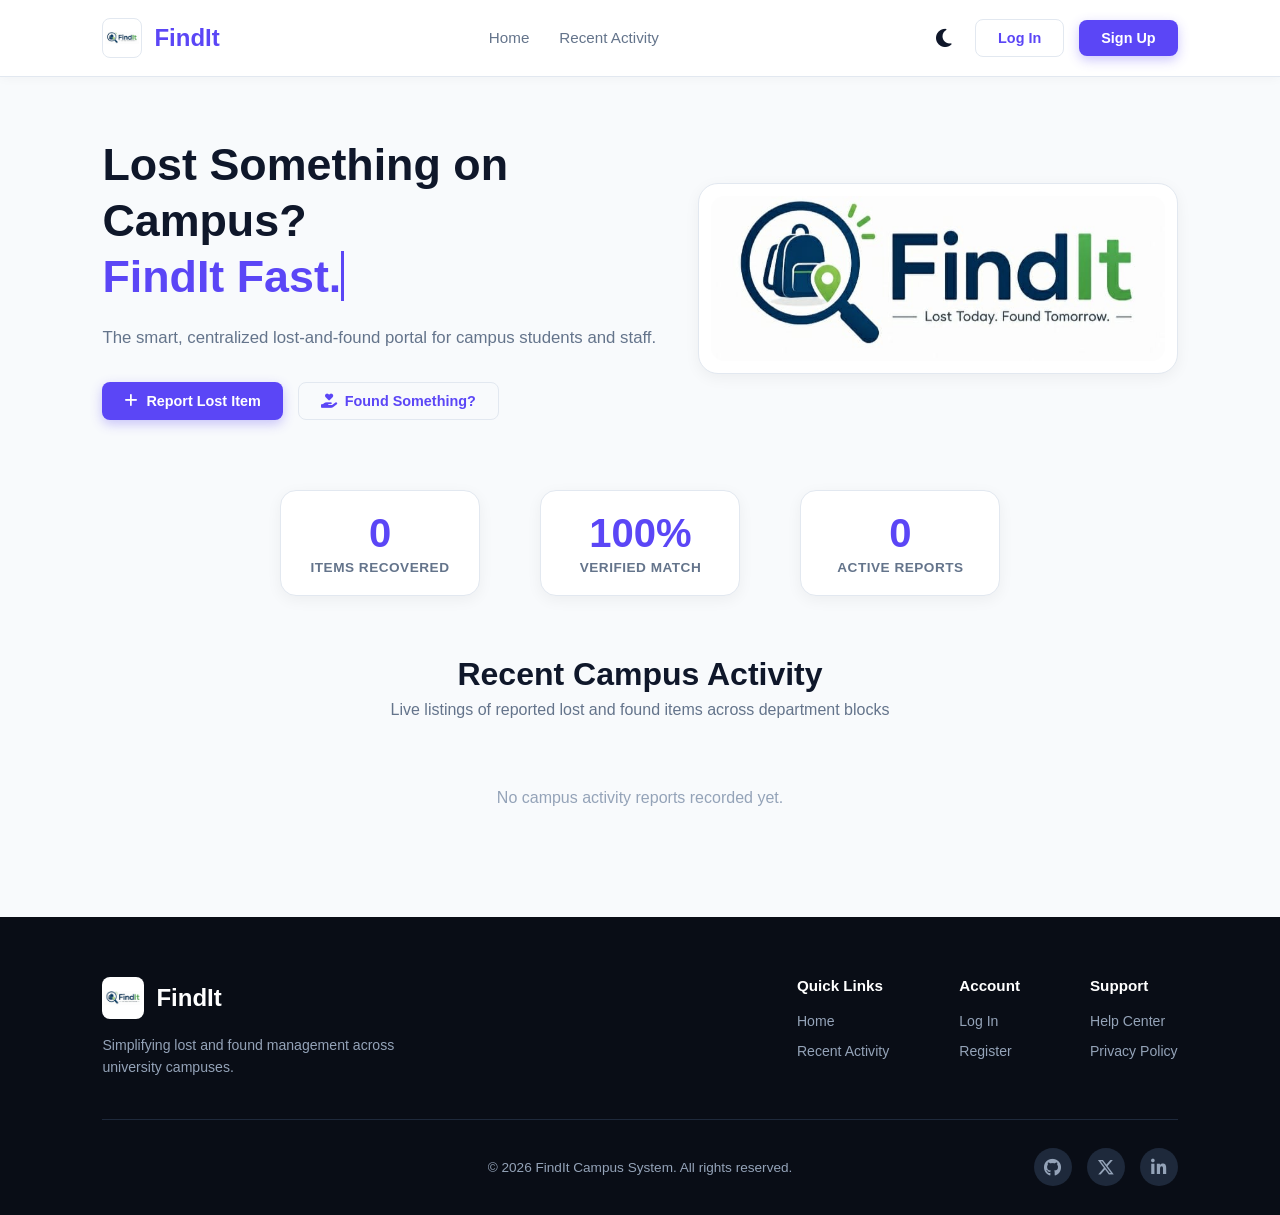
==== index.html @ 319b11a7 "Initialize FindIt campus lost & found portal Add complete FindIt application for campus lost and fou" ====
<!DOCTYPE html>
<html lang="en">
<head>
    <meta charset="UTF-8">
    <meta name="viewport" content="width=device-width, initial-scale=1.0">
    <title>FindIt — Campus Lost & Found</title>

    <!-- Page Favicon -->
    <link rel="icon" type="image/jpeg" href="images/findit.jpeg">

    <!-- Font Awesome Icons -->
    <link rel="stylesheet" href="https://cdnjs.cloudflare.com/ajax/libs/font-awesome/6.5.1/css/all.min.css">

    <style>
        /* ==========================================================================
           GLOBAL VARIABLES & LIGHT/DARK THEME DEFINITIONS
           ========================================================================== */
        :root {
            --primary-purple: #5b46f6;
            --primary-hover: #4a35e0;
            --bg-body: #f8fafc;
            --bg-nav: #ffffff;
            --bg-card: #ffffff;
            --text-main: #0f172a;
            --text-muted: #64748b;
            --border-color: #e2e8f0;
            --footer-bg: #090d16;
            --footer-text: #94a3b8;
            --card-shadow: 0 4px 15px rgba(0, 0, 0, 0.05);
            --card-hover-shadow: 0 12px 28px rgba(91, 70, 246, 0.15);
        }

        [data-theme="dark"] {
            --bg-body: #0f172a;
            --bg-nav: #1e293b;
            --bg-card: #1e293b;
            --text-main: #f8fafc;
            --text-muted: #94a3b8;
            --border-color: #334155;
            --card-shadow: 0 4px 20px rgba(0, 0, 0, 0.3);
            --card-hover-shadow: 0 12px 30px rgba(91, 70, 246, 0.3);
        }

        * {
            margin: 0;
            padding: 0;
            box-sizing: border-box;
            font-family: 'Inter', -apple-system, BlinkMacSystemFont, 'Segoe UI', Roboto, sans-serif;
            transition: background-color 0.3s ease, color 0.3s ease, border-color 0.3s ease, transform 0.3s ease, box-shadow 0.3s ease;
        }

        body {
            background-color: var(--bg-body);
            color: var(--text-main);
            min-height: 100vh;
            display: flex;
            flex-direction: column;
            overflow-x: hidden;
        }

        /* ==========================================================================
           NAVBAR
           ========================================================================== */
        .navbar {
            display: flex;
            justify-content: space-between;
            align-items: center;
            padding: 18px 8%;
            background-color: var(--bg-nav);
            border-bottom: 1px solid var(--border-color);
            position: sticky;
            top: 0;
            z-index: 100;
            box-shadow: 0 2px 10px rgba(0,0,0,0.03);
        }

        .navbar-brand {
            display: flex;
            align-items: center;
            gap: 12px;
            text-decoration: none;
            font-size: 1.5rem;
            font-weight: 800;
            color: var(--primary-purple);
        }

        .navbar-brand img {
            width: 40px;
            height: 40px;
            border-radius: 8px;
            object-fit: contain;
            background-color: #ffffff;
            padding: 2px;
            border: 1px solid var(--border-color);
        }

        .navbar-brand:hover {
            transform: scale(1.03);
        }

        .navbar-nav {
            display: flex;
            align-items: center;
            gap: 30px;
            list-style: none;
        }

        .navbar-nav a {
            text-decoration: none;
            color: var(--text-muted);
            font-weight: 500;
            font-size: 0.95rem;
            position: relative;
        }

        .navbar-nav a::after {
            content: '';
            position: absolute;
            width: 0%;
            height: 2px;
            bottom: -4px;
            left: 0;
            background-color: var(--primary-purple);
            transition: width 0.3s ease;
        }

        .navbar-nav a:hover {
            color: var(--primary-purple);
        }

        .navbar-nav a:hover::after {
            width: 100%;
        }

        .nav-actions {
            display: flex;
            align-items: center;
            gap: 15px;
        }

        .btn {
            padding: 10px 22px;
            border-radius: 8px;
            font-weight: 600;
            font-size: 0.9rem;
            text-decoration: none;
            cursor: pointer;
            display: inline-flex;
            align-items: center;
            gap: 8px;
        }

        .btn-outline {
            border: 1px solid var(--border-color);
            color: var(--primary-purple);
            background: transparent;
        }

        .btn-outline:hover {
            border-color: var(--primary-purple);
            background-color: rgba(91, 70, 246, 0.08);
            transform: translateY(-2px);
        }

        .btn-primary {
            background-color: var(--primary-purple);
            color: #ffffff;
            border: none;
            box-shadow: 0 4px 12px rgba(91, 70, 246, 0.3);
        }

        .btn-primary:hover {
            background-color: var(--primary-hover);
            transform: translateY(-2px);
            box-shadow: 0 6px 18px rgba(91, 70, 246, 0.4);
        }

        .btn-theme-toggle {
            background: none;
            border: none;
            font-size: 1.3rem;
            cursor: pointer;
            color: var(--text-main);
            padding: 8px;
            border-radius: 50%;
            display: flex;
            align-items: center;
            justify-content: center;
        }

        .btn-theme-toggle:hover {
            background-color: var(--border-color);
            transform: rotate(15deg);
        }

        /* ==========================================================================
           HERO SECTION & TYPEWRITER ANIMATION
           ========================================================================== */
        .hero-container {
            display: flex;
            align-items: center;
            justify-content: space-between;
            padding: 60px 8% 40px;
            max-width: 1300px;
            margin: 0 auto;
            width: 100%;
        }

        .hero-content {
            max-width: 580px;
        }

        .hero-title {
            font-size: 2.8rem;
            font-weight: 800;
            line-height: 1.25;
            color: var(--text-main);
            min-height: 110px;
        }

        .typewriter-text {
            color: var(--primary-purple);
            border-right: 3px solid var(--primary-purple);
            animation: blink 0.75s step-end infinite;
        }

        @keyframes blink {
            from, to { border-color: transparent }
            50% { border-color: var(--primary-purple); }
        }

        .hero-subtitle {
            margin: 20px 0 30px;
            color: var(--text-muted);
            font-size: 1.05rem;
            line-height: 1.6;
        }

        .hero-btns {
            display: flex;
            gap: 15px;
        }

        .hero-image-wrapper {
            background: var(--bg-card);
            border-radius: 20px;
            padding: 12px;
            box-shadow: var(--card-shadow);
            max-width: 480px;
            width: 100%;
            border: 1px solid var(--border-color);
        }

        .hero-image-wrapper:hover {
            transform: translateY(-5px);
            box-shadow: var(--card-hover-shadow);
        }

        .hero-image-wrapper img {
            width: 100%;
            height: auto;
            border-radius: 14px;
            display: block;
            object-fit: contain;
        }

        /* ==========================================================================
           DYNAMIC STATS BAR
           ========================================================================== */
        .stats-container {
            display: flex;
            justify-content: center;
            gap: 60px;
            margin: 30px 0 60px;
            padding: 0 8%;
        }

        .stat-box {
            text-align: center;
            padding: 20px 30px;
            border-radius: 16px;
            background: var(--bg-card);
            border: 1px solid var(--border-color);
            min-width: 200px;
            box-shadow: var(--card-shadow);
        }

        .stat-box:hover {
            transform: translateY(-5px);
            border-color: var(--primary-purple);
        }

        .stat-value {
            font-size: 2.5rem;
            font-weight: 800;
            color: var(--primary-purple);
            margin-bottom: 4px;
        }

        .stat-label {
            font-size: 0.85rem;
            font-weight: 600;
            color: var(--text-muted);
            text-transform: uppercase;
            letter-spacing: 0.5px;
        }

        /* ==========================================================================
           RECENT ACTIVITY & DYNAMIC GRID
           ========================================================================== */
        .recent-section {
            max-width: 1300px;
            margin: 0 auto;
            padding: 0 8% 80px;
            width: 100%;
        }

        .recent-header {
            text-align: center;
            margin-bottom: 40px;
        }

        .recent-header h2 {
            font-size: 2rem;
            font-weight: 800;
            color: var(--text-main);
            margin-bottom: 8px;
        }

        .recent-header p {
            color: var(--text-muted);
            font-size: 1.0rem;
        }

        .cards-grid {
            display: grid;
            grid-template-columns: repeat(auto-fill, minmax(260px, 1fr));
            gap: 25px;
        }

        .card {
            background: var(--bg-card);
            border: 1px solid var(--border-color);
            border-radius: 16px;
            padding: 24px;
            display: flex;
            flex-direction: column;
            justify-content: space-between;
            min-height: 290px;
            box-shadow: var(--card-shadow);
        }

        .card:hover {
            transform: translateY(-8px);
            box-shadow: var(--card-hover-shadow);
            border-color: var(--primary-purple);
        }

        .card-icon {
            font-size: 2.2rem;
            margin-bottom: 15px;
        }

        .badge {
            display: inline-block;
            font-size: 0.65rem;
            font-weight: 800;
            padding: 4px 12px;
            border-radius: 20px;
            text-transform: uppercase;
            letter-spacing: 0.5px;
            margin-bottom: 12px;
        }

        .badge-found {
            background-color: #dcfce7;
            color: #15803d;
        }

        .badge-lost {
            background-color: #fee2e2;
            color: #b91c1c;
        }

        .card-title {
            font-size: 1.15rem;
            font-weight: 700;
            color: var(--text-main);
            margin-bottom: 8px;
        }

        .card-desc {
            font-size: 0.88rem;
            color: var(--text-muted);
            line-height: 1.5;
            margin-bottom: 20px;
        }

        .card-footer {
            border-top: 1px solid var(--border-color);
            padding-top: 14px;
            display: flex;
            flex-direction: column;
            gap: 6px;
            font-size: 0.78rem;
            color: var(--text-muted);
        }

        /* ==========================================================================
           DARK FOOTER & CENTERED COPYRIGHT
           ========================================================================== */
        .site-footer {
            background-color: var(--footer-bg);
            color: #ffffff;
            padding: 60px 8% 30px;
            margin-top: auto;
        }

        .footer-main {
            display: flex;
            justify-content: space-between;
            max-width: 1300px;
            margin: 0 auto;
            flex-wrap: wrap;
            gap: 40px;
            padding-bottom: 40px;
            border-bottom: 1px solid #1e293b;
        }

        .footer-left {
            max-width: 320px;
        }

        .footer-logo {
            font-size: 1.5rem;
            font-weight: 800;
            color: #ffffff;
            text-decoration: none;
            display: flex;
            align-items: center;
            gap: 12px;
            margin-bottom: 15px;
        }

        .footer-logo img {
            width: 42px;
            height: 42px;
            border-radius: 8px;
            object-fit: contain;
            background-color: #ffffff;
            padding: 2px;
        }

        .footer-logo:hover {
            transform: scale(1.03);
        }

        .footer-tagline {
            color: var(--footer-text);
            font-size: 0.88rem;
            line-height: 1.6;
        }

        .footer-columns {
            display: flex;
            gap: 70px;
        }

        .footer-col h4 {
            font-size: 0.95rem;
            font-weight: 700;
            color: #ffffff;
            margin-bottom: 18px;
        }

        .footer-col ul {
            list-style: none;
        }

        .footer-col ul li {
            margin-bottom: 12px;
        }

        .footer-col ul li a {
            color: var(--footer-text);
            text-decoration: none;
            font-size: 0.88rem;
        }

        .footer-col ul li a:hover {
            color: #ffffff;
            padding-left: 5px;
        }

        .footer-bottom {
            max-width: 1300px;
            margin: 30px auto 0;
            display: flex;
            align-items: center;
            justify-content: center;
            position: relative;
            padding: 10px 0;
        }

        .copyright-text {
            font-size: 0.85rem;
            color: var(--footer-text);
            text-align: center;
        }

        .footer-socials {
            display: flex;
            gap: 15px;
            position: absolute;
            right: 0;
        }

        .footer-socials a {
            color: var(--footer-text);
            font-size: 1.1rem;
            text-decoration: none;
            width: 38px;
            height: 38px;
            border-radius: 50%;
            background: #1e293b;
            display: flex;
            align-items: center;
            justify-content: center;
        }

        .footer-socials a:hover {
            color: #ffffff;
            background: var(--primary-purple);
            transform: translateY(-3px);
        }

        @media (max-width: 900px) {
            .hero-container {
                flex-direction: column;
                text-align: center;
                gap: 40px;
            }
            .hero-btns {
                justify-content: center;
            }
            .stats-container {
                flex-direction: column;
                gap: 20px;
            }
            .footer-columns {
                gap: 35px;
            }
            .footer-bottom {
                flex-direction: column;
                gap: 15px;
            }
            .footer-socials {
                position: static;
            }
        }
    </style>
</head>
<body>

    <!-- ===================== NAVBAR ===================== -->
    <header class="navbar">
        <a href="index.html" class="navbar-brand">
            <img src="images/findit.jpeg" alt="FindIt Logo">
            <span>FindIt</span>
        </a>

        <ul class="navbar-nav">
            <li><a href="index.html">Home</a></li>
            <li><a href="#recent">Recent Activity</a></li>
        </ul>

        <div class="nav-actions" id="navActions">
            <!-- Theme Toggle Button -->
            <button onclick="toggleTheme()" class="btn-theme-toggle" id="themeToggleBtn" title="Toggle Light/Dark Theme">
                <i id="themeToggleIcon" class="fa-solid fa-moon"></i>
            </button>

            <a href="pages/Login.html" class="btn btn-outline" id="btnLogin">Log In</a>
            <a href="pages/Register.html" class="btn btn-primary" id="btnSignup">Sign Up</a>
        </div>
    </header>

    <!-- ===================== HERO SECTION ===================== -->
    <section class="hero-container">
        <div class="hero-content">
            <h1 class="hero-title">
                Lost Something on Campus? <br>
                <span id="typewriter" class="typewriter-text"></span>
            </h1>
            <p class="hero-subtitle">
                The smart, centralized lost-and-found portal for campus students and staff.
            </p>

            <div class="hero-btns">
                <a href="pages/ReportLost.html" class="btn btn-primary"><i class="fa-solid fa-plus"></i> Report Lost Item</a>
                <a href="pages/ReportFound.html" class="btn btn-outline"><i class="fa-solid fa-hand-holding-heart"></i> Found Something?</a>
            </div>
        </div>

        <div class="hero-image-wrapper">
            <img src="images/findit.jpeg" alt="FindIt - Lost Today. Found Tomorrow.">
        </div>
    </section>

    <!-- ===================== DYNAMIC STATS BAR ===================== -->
    <div class="stats-container">
        <div class="stat-box">
            <div class="stat-value" id="statRecovered">0</div>
            <div class="stat-label">Items Recovered</div>
        </div>
        <div class="stat-box">
            <div class="stat-value" id="statMatchRate">100%</div>
            <div class="stat-label">Verified Match</div>
        </div>
        <div class="stat-box">
            <div class="stat-value" id="statActive">0</div>
            <div class="stat-label">Active Reports</div>
        </div>
    </div>

    <!-- ===================== RECENT CAMPUS ACTIVITY ===================== -->
    <section class="recent-section" id="recent">
        <div class="recent-header">
            <h2>Recent Campus Activity</h2>
            <p>Live listings of reported lost and found items across department blocks</p>
        </div>

        <!-- Dynamic Grid populated via JS -->
        <div class="cards-grid" id="recentItemsGrid"></div>
    </section>

    <!-- ===================== DARK FOOTER ===================== -->
    <footer class="site-footer">
        <div class="footer-main">
            <div class="footer-left">
                <a href="index.html" class="footer-logo">
                    <img src="images/findit.jpeg" alt="FindIt Logo">
                    <span>FindIt</span>
                </a>
                <p class="footer-tagline">
                    Simplifying lost and found management across university campuses.
                </p>
            </div>

            <div class="footer-columns">
                <div class="footer-col">
                    <h4>Quick Links</h4>
                    <ul>
                        <li><a href="index.html">Home</a></li>
                        <li><a href="#recent">Recent Activity</a></li>
                    </ul>
                </div>

                <div class="footer-col">
                    <h4>Account</h4>
                    <ul>
                        <li><a href="pages/Login.html">Log In</a></li>
                        <li><a href="pages/Register.html">Register</a></li>
                    </ul>
                </div>

                <div class="footer-col">
                    <h4>Support</h4>
                    <ul>
                        <li><a href="pages/help-center.html">Help Center</a></li>
                        <li><a href="pages/privacy-policy.html">Privacy Policy</a></li>
                    </ul>
                </div>
            </div>
        </div>

        <div class="footer-bottom">
            <p class="copyright-text">&copy; 2026 FindIt Campus System. All rights reserved.</p>
            <div class="footer-socials">
                <a href="https://github.com" target="_blank" aria-label="GitHub"><i class="fa-brands fa-github"></i></a>
                <a href="https://twitter.com" target="_blank" aria-label="Twitter"><i class="fa-brands fa-x-twitter"></i></a>
                <a href="https://linkedin.com" target="_blank" aria-label="LinkedIn"><i class="fa-brands fa-linkedin-in"></i></a>
            </div>
        </div>
    </footer>

    <!-- ===================== JS CONTROLLER ===================== -->
    <script>
        // 1. Dynamic Stats Counter Calculator
        function updateDynamicStats() {
            const items = JSON.parse(localStorage.getItem('findit_items')) || [];

            // Active Lost Reports Count
            const activeCount = items.filter(item => item.type && item.type.toUpperCase() === 'LOST').length;

            // Verified / Recovered Items Count
            const recoveredCount = items.filter(item => 
                (item.type && item.type.toUpperCase() === 'FOUND') || item.status === 'Verified & Found' || item.status === 'Recovered'
            ).length;

            // Render Exact Values
            document.getElementById('statActive').textContent = activeCount;
            document.getElementById('statRecovered').textContent = recoveredCount;

            // Match rate dynamically updates based on ratio
            const total = activeCount + recoveredCount;
            if (total > 0) {
                const rate = Math.round((recoveredCount / total) * 100);
                document.getElementById('statMatchRate').textContent = `${rate}%`;
            } else {
                document.getElementById('statMatchRate').textContent = '100%';
            }
        }

        // 2. Light/Dark Mode Switcher Logic
        function toggleTheme() {
            const currentTheme = document.documentElement.getAttribute('data-theme');
            const newTheme = currentTheme === 'dark' ? 'light' : 'dark';
            
            document.documentElement.setAttribute('data-theme', newTheme);
            localStorage.setItem('findit_theme', newTheme);
            
            updateThemeIcon(newTheme);
        }

        function updateThemeIcon(theme) {
            const icon = document.getElementById('themeToggleIcon');
            if (theme === 'dark') {
                icon.className = 'fa-solid fa-sun';
                icon.style.color = '#f59e0b';
            } else {
                icon.className = 'fa-solid fa-moon';
                icon.style.color = 'inherit';
            }
        }

        // 3. Render Activity Grid
        function renderRecentActivity() {
            const grid = document.getElementById('recentItemsGrid');
            if (!grid) return;

            const items = JSON.parse(localStorage.getItem('findit_items')) || [];

            if (items.length === 0) {
                grid.innerHTML = `<p style="grid-column: 1/-1; text-align: center; color: var(--text-muted); padding: 40px 0;">No reported items available yet.</p>`;
                return;
            }

            grid.innerHTML = items.slice(0, 8).map(item => {
                const isLost = item.type && item.type.toUpperCase() === 'LOST';
                const badgeClass = isLost ? 'badge-lost' : 'badge-found';
                const icon = item.icon || (isLost ? 'fa-magnifying-glass' : 'fa-box-open');

                return `
                    <div class="card">
                        <div>
                            <div class="card-icon"><i class="fa-solid ${icon}"></i></div>
                            <span class="badge ${badgeClass}">${item.type || 'REPORT'}</span>
                            <h3 class="card-title">${item.title || item.name || 'Untitled Item'}</h3>
                            <p class="card-desc">${item.description || 'No description provided.'}</p>
                        </div>
                        <div class="card-footer">
                            <span><i class="fa-solid fa-location-dot"></i> ${item.location || 'Campus'}</span>
                            <span><i class="fa-regular fa-clock"></i> ${item.date || 'Recently'}</span>
                        </div>
                    </div>
                `;
            }).join('');
        }

        // 4. User Session & Navbar Sync
        function checkUserSession() {
            const loggedInUser = JSON.parse(localStorage.getItem('findit_logged_user'));
            const navActions = document.getElementById('navActions');

            if (loggedInUser && navActions) {
                navActions.innerHTML = `
                    <button onclick="toggleTheme()" class="btn-theme-toggle" id="themeToggleBtn" title="Toggle Light/Dark Theme">
                        <i id="themeToggleIcon" class="fa-solid fa-moon"></i>
                    </button>
                    <div style="font-weight: 700; color: var(--primary-purple); font-size: 0.95rem; display: flex; align-items: center; gap: 8px;">
                        <i class="fa-solid fa-circle-user" style="font-size: 1.2rem;"></i>
                        <span>Hi ${loggedInUser.fullname || 'User'}! <small style="color: var(--text-muted); font-weight: 500;">(${loggedInUser.role || 'Student'})</small></span>
                    </div>
                    <button onclick="handleLogout()" class="btn btn-outline" style="padding: 6px 14px; font-size: 0.85rem;">
                        <i class="fa-solid fa-right-from-bracket"></i> Logout
                    </button>
                `;
            }
        }

        function handleLogout() {
            localStorage.removeItem('findit_logged_user');
            window.location.reload();
        }

        // 5. Typewriter Effect Logic
        const typewriterElement = document.getElementById('typewriter');
        const phrases = ['FindIt Fast.', 'Recover Items.', 'Connect Campus.'];
        let phraseIndex = 0;
        let charIndex = 0;
        let isDeleting = false;

        function type() {
            const currentPhrase = phrases[phraseIndex];
            
            if (isDeleting) {
                typewriterElement.textContent = currentPhrase.substring(0, charIndex - 1);
                charIndex--;
            } else {
                typewriterElement.textContent = currentPhrase.substring(0, charIndex + 1);
                charIndex++;
            }

            let typeSpeed = isDeleting ? 50 : 100;

            if (!isDeleting && charIndex === currentPhrase.length) {
                typeSpeed = 2000;
                isDeleting = true;
            } else if (isDeleting && charIndex === 0) {
                isDeleting = false;
                phraseIndex = (phraseIndex + 1) % phrases.length;
                typeSpeed = 500;
            }

            setTimeout(type, typeSpeed);
        }

        // Initialize App
        document.addEventListener('DOMContentLoaded', () => {
            const savedTheme = localStorage.getItem('findit_theme') || 'light';
            document.documentElement.setAttribute('data-theme', savedTheme);
            updateThemeIcon(savedTheme);

            checkUserSession();
            updateDynamicStats();
            renderRecentActivity();
            type();
        });
    </script>

    <!-- Main JavaScript App Controller -->
    <script src="js/app.js"></script>
</body>
</html>
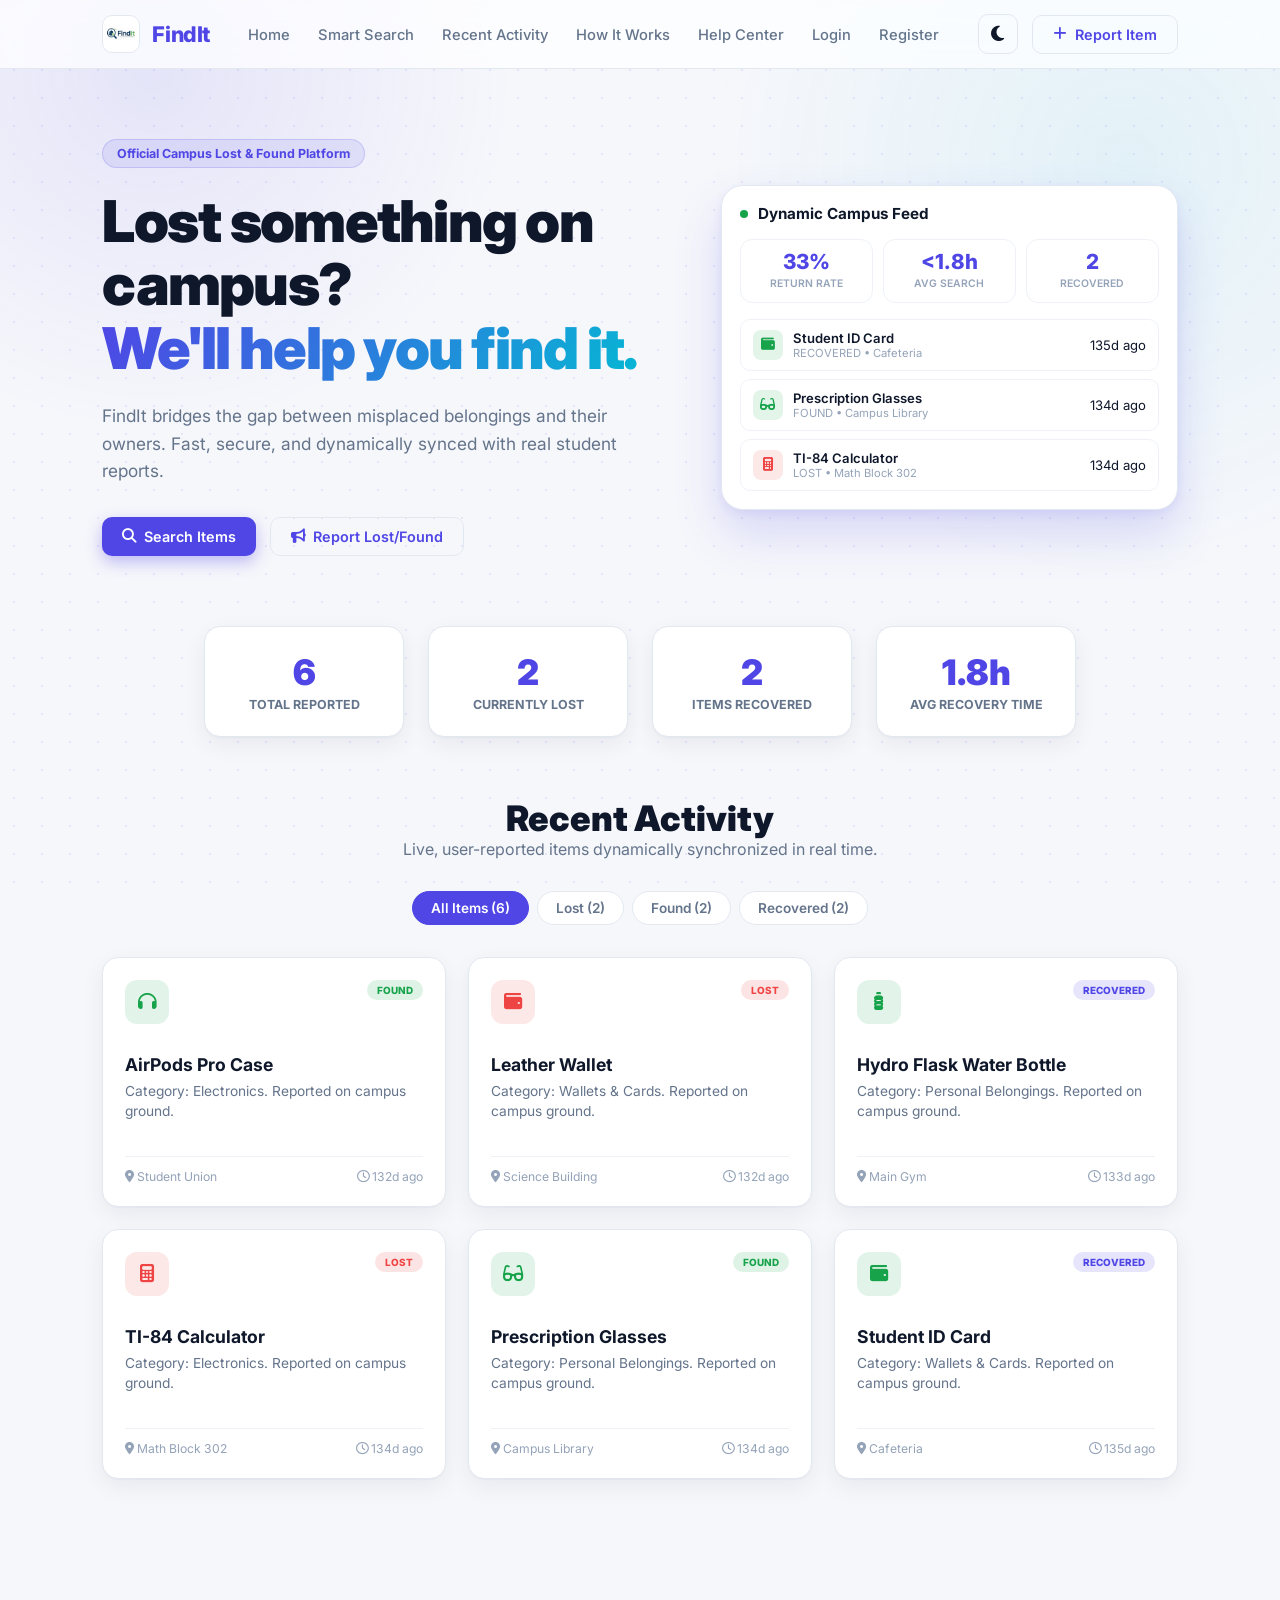
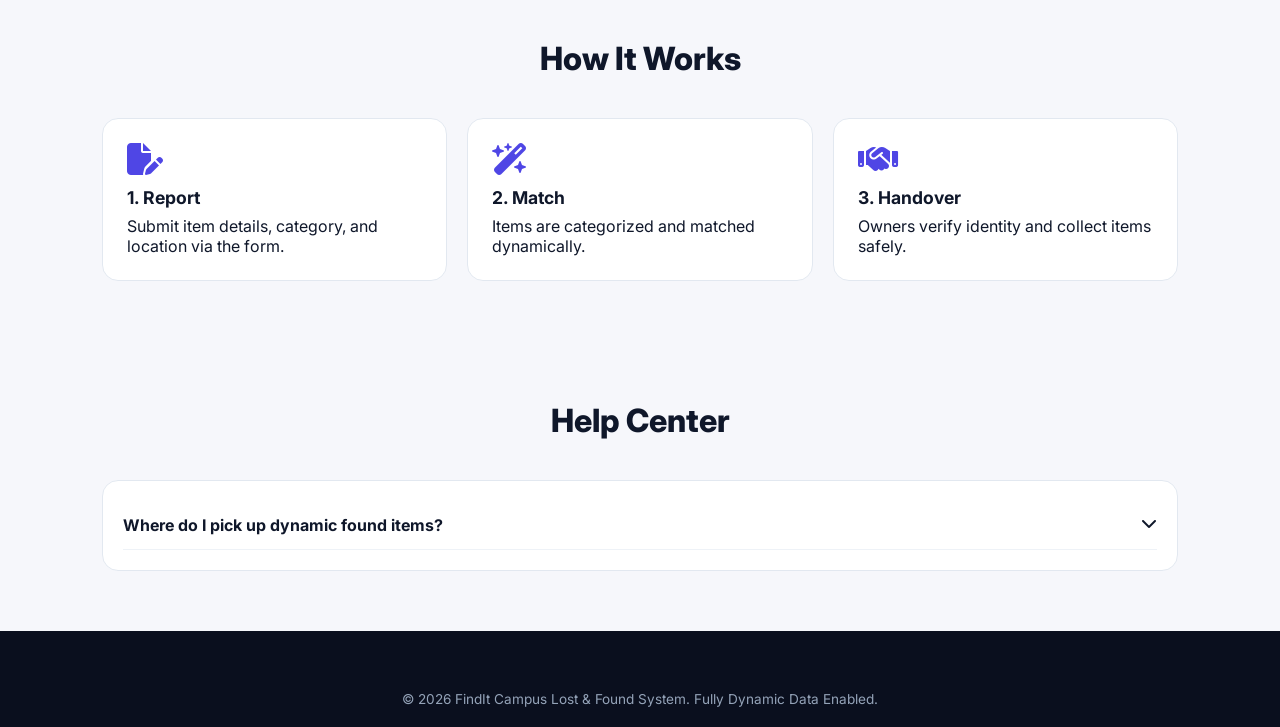
==== commit 8c9d24f5: "Add FindIt React TypeScript project" ====
--- a/index.html
+++ b/index.html
@@ -3,42 +3,56 @@
 <head>
     <meta charset="UTF-8">
     <meta name="viewport" content="width=device-width, initial-scale=1.0">
-    <title>FindIt — Campus Lost & Found</title>
-
-    <!-- Page Favicon -->
+    <title>FindIt | Campus Lost & Found</title>
+    <link rel="icon" href="./images/findit.jpeg">
+
     <link rel="icon" type="image/jpeg" href="images/findit.jpeg">
-
-    <!-- Font Awesome Icons -->
     <link rel="stylesheet" href="https://cdnjs.cloudflare.com/ajax/libs/font-awesome/6.5.1/css/all.min.css">
+    <link rel="preconnect" href="https://fonts.googleapis.com">
+    <link rel="preconnect" href="https://fonts.gstatic.com" crossorigin>
+    <link href="https://fonts.googleapis.com/css2?family=Inter:wght@400;500;600;700;800;900&display=swap" rel="stylesheet">
 
     <style>
         /* ==========================================================================
-           GLOBAL VARIABLES & LIGHT/DARK THEME DEFINITIONS
+           THEME TOKENS
            ========================================================================== */
         :root {
-            --primary-purple: #5b46f6;
-            --primary-hover: #4a35e0;
-            --bg-body: #f8fafc;
-            --bg-nav: #ffffff;
+            --primary: #4f46e5;
+            --primary-hover: #4338ca;
+            --primary-glow: rgba(79, 70, 229, 0.35);
+            --accent: #06b6d4;
+            --success: #16a34a;
+            --warning: #f59e0b;
+            --danger: #ef4444;
+            --bg-body: #f6f7fb;
+            --bg-nav: rgba(255, 255, 255, 0.72);
             --bg-card: #ffffff;
+            --bg-elevated: #ffffff;
             --text-main: #0f172a;
             --text-muted: #64748b;
+            --text-soft: #94a3b8;
             --border-color: #e2e8f0;
-            --footer-bg: #090d16;
+            --border-soft: #eef2f7;
+            --footer-bg: #0a0f1e;
             --footer-text: #94a3b8;
-            --card-shadow: 0 4px 15px rgba(0, 0, 0, 0.05);
-            --card-hover-shadow: 0 12px 28px rgba(91, 70, 246, 0.15);
+            --card-shadow: 0 1px 2px rgba(15, 23, 42, 0.04), 0 8px 24px rgba(15, 23, 42, 0.06);
+            --card-hover-shadow: 0 4px 8px rgba(79, 70, 229, 0.08), 0 24px 48px rgba(79, 70, 229, 0.18);
+            --dot-color: rgba(79, 70, 229, 0.10);
         }
 
         [data-theme="dark"] {
-            --bg-body: #0f172a;
-            --bg-nav: #1e293b;
-            --bg-card: #1e293b;
+            --bg-body: #0a0f1e;
+            --bg-nav: rgba(15, 23, 42, 0.72);
+            --bg-card: #131a2e;
+            --bg-elevated: #1a2238;
             --text-main: #f8fafc;
             --text-muted: #94a3b8;
-            --border-color: #334155;
-            --card-shadow: 0 4px 20px rgba(0, 0, 0, 0.3);
-            --card-hover-shadow: 0 12px 30px rgba(91, 70, 246, 0.3);
+            --text-soft: #64748b;
+            --border-color: #243049;
+            --border-soft: #1e293f;
+            --card-shadow: 0 1px 2px rgba(0,0,0,0.3), 0 12px 32px rgba(0,0,0,0.4);
+            --card-hover-shadow: 0 4px 8px rgba(79, 70, 229, 0.15), 0 24px 56px rgba(79, 70, 229, 0.28);
+            --dot-color: rgba(129, 140, 248, 0.14);
         }
 
         * {
@@ -46,8 +60,9 @@
             padding: 0;
             box-sizing: border-box;
             font-family: 'Inter', -apple-system, BlinkMacSystemFont, 'Segoe UI', Roboto, sans-serif;
-            transition: background-color 0.3s ease, color 0.3s ease, border-color 0.3s ease, transform 0.3s ease, box-shadow 0.3s ease;
-        }
+        }
+
+        html { scroll-behavior: smooth; }
 
         body {
             background-color: var(--bg-body);
@@ -56,22 +71,41 @@
             display: flex;
             flex-direction: column;
             overflow-x: hidden;
-        }
-
-        /* ==========================================================================
-           NAVBAR
-           ========================================================================== */
+            transition: background-color 0.4s ease, color 0.4s ease;
+        }
+
+        /* Ambient Background */
+        .ambient-bg {
+            position: fixed;
+            inset: 0;
+            z-index: -2;
+            background-image: radial-gradient(circle at center, var(--dot-color) 1px, transparent 1.5px);
+            background-size: 28px 28px;
+            pointer-events: none;
+        }
+        .ambient-glow {
+            position: fixed;
+            inset: 0;
+            z-index: -1;
+            pointer-events: none;
+            background:
+                radial-gradient(600px circle at 12% 8%, rgba(79, 70, 229, 0.10), transparent 60%),
+                radial-gradient(700px circle at 88% 18%, rgba(6, 182, 212, 0.08), transparent 60%);
+        }
+
+        /* Navbar */
         .navbar {
             display: flex;
             justify-content: space-between;
             align-items: center;
-            padding: 18px 8%;
+            padding: 14px 8%;
             background-color: var(--bg-nav);
+            backdrop-filter: saturate(180%) blur(14px);
+            -webkit-backdrop-filter: saturate(180%) blur(14px);
             border-bottom: 1px solid var(--border-color);
             position: sticky;
             top: 0;
             z-index: 100;
-            box-shadow: 0 2px 10px rgba(0,0,0,0.03);
         }
 
         .navbar-brand {
@@ -79,68 +113,42 @@
             align-items: center;
             gap: 12px;
             text-decoration: none;
-            font-size: 1.5rem;
+            font-size: 1.35rem;
             font-weight: 800;
-            color: var(--primary-purple);
+            color: var(--primary);
+            letter-spacing: -0.02em;
         }
 
         .navbar-brand img {
-            width: 40px;
-            height: 40px;
-            border-radius: 8px;
+            width: 38px;
+            height: 38px;
+            border-radius: 10px;
             object-fit: contain;
             background-color: #ffffff;
             padding: 2px;
             border: 1px solid var(--border-color);
         }
 
-        .navbar-brand:hover {
-            transform: scale(1.03);
-        }
-
         .navbar-nav {
             display: flex;
             align-items: center;
-            gap: 30px;
+            gap: 28px;
             list-style: none;
         }
-
         .navbar-nav a {
             text-decoration: none;
             color: var(--text-muted);
             font-weight: 500;
-            font-size: 0.95rem;
-            position: relative;
-        }
-
-        .navbar-nav a::after {
-            content: '';
-            position: absolute;
-            width: 0%;
-            height: 2px;
-            bottom: -4px;
-            left: 0;
-            background-color: var(--primary-purple);
-            transition: width 0.3s ease;
-        }
-
-        .navbar-nav a:hover {
-            color: var(--primary-purple);
-        }
-
-        .navbar-nav a:hover::after {
-            width: 100%;
-        }
-
-        .nav-actions {
-            display: flex;
-            align-items: center;
-            gap: 15px;
-        }
+            font-size: 0.92rem;
+            transition: color 0.2s ease;
+        }
+        .navbar-nav a:hover { color: var(--primary); }
+
+        .nav-actions { display: flex; align-items: center; gap: 14px; }
 
         .btn {
-            padding: 10px 22px;
-            border-radius: 8px;
+            padding: 10px 20px;
+            border-radius: 10px;
             font-weight: 600;
             font-size: 0.9rem;
             text-decoration: none;
@@ -148,419 +156,331 @@
             display: inline-flex;
             align-items: center;
             gap: 8px;
-        }
-
+            border: none;
+            transition: transform 0.2s ease, box-shadow 0.2s ease, background-color 0.2s ease;
+        }
         .btn-outline {
             border: 1px solid var(--border-color);
-            color: var(--primary-purple);
+            color: var(--primary);
             background: transparent;
         }
-
         .btn-outline:hover {
-            border-color: var(--primary-purple);
-            background-color: rgba(91, 70, 246, 0.08);
+            border-color: var(--primary);
+            background-color: rgba(79, 70, 229, 0.08);
             transform: translateY(-2px);
         }
-
         .btn-primary {
-            background-color: var(--primary-purple);
+            background-color: var(--primary);
             color: #ffffff;
-            border: none;
-            box-shadow: 0 4px 12px rgba(91, 70, 246, 0.3);
-        }
-
+            box-shadow: 0 6px 16px var(--primary-glow);
+        }
         .btn-primary:hover {
             background-color: var(--primary-hover);
             transform: translateY(-2px);
-            box-shadow: 0 6px 18px rgba(91, 70, 246, 0.4);
+            box-shadow: 0 10px 24px var(--primary-glow);
         }
 
         .btn-theme-toggle {
             background: none;
-            border: none;
-            font-size: 1.3rem;
+            border: 1px solid var(--border-color);
+            font-size: 1.1rem;
             cursor: pointer;
             color: var(--text-main);
-            padding: 8px;
-            border-radius: 50%;
+            width: 40px;
+            height: 40px;
+            border-radius: 10px;
             display: flex;
             align-items: center;
             justify-content: center;
-        }
-
-        .btn-theme-toggle:hover {
-            background-color: var(--border-color);
-            transform: rotate(15deg);
-        }
-
-        /* ==========================================================================
-           HERO SECTION & TYPEWRITER ANIMATION
-           ========================================================================== */
-        .hero-container {
-            display: flex;
-            align-items: center;
-            justify-content: space-between;
-            padding: 60px 8% 40px;
-            max-width: 1300px;
+            transition: all 0.3s ease;
+        }
+
+        /* Hero */
+        .hero {
+            display: grid;
+            grid-template-columns: 1.1fr 0.9fr;
+            align-items: center;
+            gap: 60px;
+            padding: 70px 8% 50px;
+            max-width: 1320px;
             margin: 0 auto;
             width: 100%;
         }
 
-        .hero-content {
-            max-width: 580px;
+        .hero-eyebrow {
+            display: inline-flex;
+            align-items: center;
+            gap: 8px;
+            padding: 6px 14px;
+            border-radius: 999px;
+            background: rgba(79, 70, 229, 0.10);
+            color: var(--primary);
+            font-size: 0.78rem;
+            font-weight: 700;
+            margin-bottom: 22px;
+            border: 1px solid rgba(79, 70, 229, 0.18);
         }
 
         .hero-title {
-            font-size: 2.8rem;
+            font-size: clamp(2.4rem, 5vw, 3.6rem);
+            font-weight: 900;
+            line-height: 1.1;
+            letter-spacing: -0.03em;
+            color: var(--text-main);
+        }
+        .hero-title .accent {
+            background: linear-gradient(120deg, var(--primary), var(--accent));
+            -webkit-background-clip: text;
+            background-clip: text;
+            -webkit-text-fill-color: transparent;
+        }
+
+        .hero-subtitle {
+            margin: 22px 0 32px;
+            color: var(--text-muted);
+            font-size: 1.08rem;
+            line-height: 1.6;
+            max-width: 520px;
+        }
+
+        .hero-btns { display: flex; gap: 14px; flex-wrap: wrap; }
+
+        /* Dashboard Preview */
+        .dashboard-preview {
+            background: var(--bg-card);
+            border: 1px solid var(--border-color);
+            border-radius: 22px;
+            padding: 18px;
+            box-shadow: var(--card-hover-shadow);
+        }
+        .dp-header {
+            display: flex;
+            align-items: center;
+            justify-content: space-between;
+            margin-bottom: 16px;
+        }
+        .dp-title {
+            display: flex;
+            align-items: center;
+            gap: 10px;
+            font-weight: 700;
+            font-size: 0.95rem;
+            color: var(--text-main);
+        }
+        .dp-title .live-dot {
+            width: 8px;
+            height: 8px;
+            border-radius: 50%;
+            background: var(--success);
+        }
+
+        .dp-stats {
+            display: grid;
+            grid-template-columns: repeat(3, 1fr);
+            gap: 10px;
+            margin-bottom: 16px;
+        }
+        .dp-stat {
+            background: var(--bg-elevated);
+            border: 1px solid var(--border-soft);
+            border-radius: 12px;
+            padding: 12px;
+            text-align: center;
+        }
+        .dp-stat .v {
+            font-size: 1.3rem;
             font-weight: 800;
-            line-height: 1.25;
+            color: var(--primary);
+            line-height: 1;
+        }
+        .dp-stat .l {
+            font-size: 0.65rem;
+            color: var(--text-soft);
+            margin-top: 4px;
+            text-transform: uppercase;
+            font-weight: 600;
+        }
+
+        .dp-feed {
+            display: flex;
+            flex-direction: column;
+            gap: 8px;
+            max-height: 220px;
+            overflow-y: auto;
+        }
+        .dp-feed-item {
+            display: flex;
+            align-items: center;
+            gap: 10px;
+            padding: 10px 12px;
+            background: var(--bg-elevated);
+            border: 1px solid var(--border-soft);
+            border-radius: 10px;
+            font-size: 0.82rem;
+        }
+        .dp-feed-item .ico {
+            width: 30px;
+            height: 30px;
+            border-radius: 8px;
+            display: flex;
+            align-items: center;
+            justify-content: center;
+            font-size: 0.85rem;
+            flex-shrink: 0;
+        }
+        .dp-feed-item .ico.lost { background: rgba(239, 68, 68, 0.12); color: var(--danger); }
+        .dp-feed-item .ico.found { background: rgba(22, 163, 74, 0.12); color: var(--success); }
+        .dp-feed-item .meta { flex: 1; min-width: 0; }
+        .dp-feed-item .meta .t {
+            font-weight: 600;
             color: var(--text-main);
-            min-height: 110px;
-        }
-
-        .typewriter-text {
-            color: var(--primary-purple);
-            border-right: 3px solid var(--primary-purple);
-            animation: blink 0.75s step-end infinite;
-        }
-
-        @keyframes blink {
-            from, to { border-color: transparent }
-            50% { border-color: var(--primary-purple); }
-        }
-
-        .hero-subtitle {
-            margin: 20px 0 30px;
-            color: var(--text-muted);
-            font-size: 1.05rem;
-            line-height: 1.6;
-        }
-
-        .hero-btns {
-            display: flex;
-            gap: 15px;
-        }
-
-        .hero-image-wrapper {
-            background: var(--bg-card);
-            border-radius: 20px;
-            padding: 12px;
-            box-shadow: var(--card-shadow);
-            max-width: 480px;
-            width: 100%;
-            border: 1px solid var(--border-color);
-        }
-
-        .hero-image-wrapper:hover {
-            transform: translateY(-5px);
-            box-shadow: var(--card-hover-shadow);
-        }
-
-        .hero-image-wrapper img {
-            width: 100%;
-            height: auto;
-            border-radius: 14px;
-            display: block;
-            object-fit: contain;
-        }
-
-        /* ==========================================================================
-           DYNAMIC STATS BAR
-           ========================================================================== */
+            white-space: nowrap;
+            overflow: hidden;
+            text-overflow: ellipsis;
+        }
+        .dp-feed-item .meta .s { font-size: 0.7rem; color: var(--text-soft); }
+
+        /* Stats Bar */
         .stats-container {
             display: flex;
             justify-content: center;
-            gap: 60px;
-            margin: 30px 0 60px;
+            gap: 24px;
+            margin: 20px 0 60px;
             padding: 0 8%;
-        }
-
+            flex-wrap: wrap;
+        }
         .stat-box {
             text-align: center;
-            padding: 20px 30px;
+            padding: 24px 32px;
             border-radius: 16px;
             background: var(--bg-card);
             border: 1px solid var(--border-color);
             min-width: 200px;
             box-shadow: var(--card-shadow);
         }
-
-        .stat-box:hover {
-            transform: translateY(-5px);
-            border-color: var(--primary-purple);
-        }
-
         .stat-value {
-            font-size: 2.5rem;
-            font-weight: 800;
-            color: var(--primary-purple);
+            font-size: 2.2rem;
+            font-weight: 900;
+            color: var(--primary);
             margin-bottom: 4px;
         }
-
         .stat-label {
+            font-size: 0.78rem;
+            font-weight: 700;
+            color: var(--text-muted);
+            text-transform: uppercase;
+        }
+
+        /* Recent Items Grid */
+        .recent-section {
+            max-width: 1320px;
+            margin: 0 auto;
+            padding: 0 8% 100px;
+            width: 100%;
+        }
+        .recent-header { text-align: center; margin-bottom: 32px; }
+        .recent-header h2 { font-size: 2.2rem; font-weight: 900; color: var(--text-main); }
+        .recent-header p { color: var(--text-muted); font-size: 1rem; }
+
+        .filter-tabs {
+            display: flex;
+            justify-content: center;
+            gap: 8px;
+            margin-bottom: 32px;
+        }
+        .filter-tab {
+            padding: 8px 18px;
+            border-radius: 999px;
+            border: 1px solid var(--border-color);
+            background: var(--bg-card);
+            color: var(--text-muted);
             font-size: 0.85rem;
             font-weight: 600;
-            color: var(--text-muted);
-            text-transform: uppercase;
-            letter-spacing: 0.5px;
-        }
-
-        /* ==========================================================================
-           RECENT ACTIVITY & DYNAMIC GRID
-           ========================================================================== */
-        .recent-section {
-            max-width: 1300px;
-            margin: 0 auto;
-            padding: 0 8% 80px;
-            width: 100%;
-        }
-
-        .recent-header {
-            text-align: center;
-            margin-bottom: 40px;
-        }
-
-        .recent-header h2 {
-            font-size: 2rem;
-            font-weight: 800;
-            color: var(--text-main);
-            margin-bottom: 8px;
-        }
-
-        .recent-header p {
-            color: var(--text-muted);
-            font-size: 1.0rem;
+            cursor: pointer;
+            transition: all 0.25s ease;
+        }
+        .filter-tab.active {
+            background: var(--primary);
+            color: #fff;
+            border-color: var(--primary);
         }
 
         .cards-grid {
             display: grid;
             grid-template-columns: repeat(auto-fill, minmax(260px, 1fr));
-            gap: 25px;
+            gap: 22px;
         }
 
         .card {
             background: var(--bg-card);
             border: 1px solid var(--border-color);
             border-radius: 16px;
-            padding: 24px;
+            padding: 22px;
             display: flex;
             flex-direction: column;
             justify-content: space-between;
-            min-height: 290px;
+            min-height: 250px;
             box-shadow: var(--card-shadow);
-        }
-
-        .card:hover {
-            transform: translateY(-8px);
-            box-shadow: var(--card-hover-shadow);
-            border-color: var(--primary-purple);
-        }
-
+            transition: transform 0.3s ease, box-shadow 0.3s ease;
+        }
+        .card:hover { transform: translateY(-6px); box-shadow: var(--card-hover-shadow); }
+
+        .card-top { display: flex; justify-content: space-between; align-items: flex-start; margin-bottom: 14px; }
         .card-icon {
-            font-size: 2.2rem;
-            margin-bottom: 15px;
-        }
+            width: 44px; height: 44px; border-radius: 12px;
+            display: flex; align-items: center; justify-content: center; font-size: 1.15rem;
+        }
+        .card-icon.lost { background: rgba(239, 68, 68, 0.12); color: var(--danger); }
+        .card-icon.found { background: rgba(22, 163, 74, 0.12); color: var(--success); }
 
         .badge {
-            display: inline-block;
-            font-size: 0.65rem;
-            font-weight: 800;
-            padding: 4px 12px;
-            border-radius: 20px;
-            text-transform: uppercase;
-            letter-spacing: 0.5px;
-            margin-bottom: 12px;
-        }
-
-        .badge-found {
-            background-color: #dcfce7;
-            color: #15803d;
-        }
-
-        .badge-lost {
-            background-color: #fee2e2;
-            color: #b91c1c;
-        }
-
-        .card-title {
-            font-size: 1.15rem;
-            font-weight: 700;
-            color: var(--text-main);
-            margin-bottom: 8px;
-        }
-
-        .card-desc {
-            font-size: 0.88rem;
-            color: var(--text-muted);
-            line-height: 1.5;
-            margin-bottom: 20px;
-        }
-
+            font-size: 0.62rem; font-weight: 800; padding: 4px 10px; border-radius: 999px; text-transform: uppercase;
+        }
+        .badge-found { background-color: rgba(22, 163, 74, 0.14); color: var(--success); }
+        .badge-lost { background-color: rgba(239, 68, 68, 0.14); color: var(--danger); }
+        .badge-recovered { background-color: rgba(79, 70, 229, 0.14); color: var(--primary); }
+
+        .card-title { font-size: 1.1rem; font-weight: 700; color: var(--text-main); margin-bottom: 6px; }
+        .card-desc { font-size: 0.86rem; color: var(--text-muted); line-height: 1.5; margin-bottom: 18px; }
         .card-footer {
-            border-top: 1px solid var(--border-color);
-            padding-top: 14px;
-            display: flex;
-            flex-direction: column;
-            gap: 6px;
-            font-size: 0.78rem;
-            color: var(--text-muted);
-        }
-
-        /* ==========================================================================
-           DARK FOOTER & CENTERED COPYRIGHT
-           ========================================================================== */
-        .site-footer {
-            background-color: var(--footer-bg);
-            color: #ffffff;
-            padding: 60px 8% 30px;
-            margin-top: auto;
-        }
-
-        .footer-main {
+            border-top: 1px solid var(--border-soft);
+            padding-top: 12px;
             display: flex;
             justify-content: space-between;
-            max-width: 1300px;
-            margin: 0 auto;
-            flex-wrap: wrap;
-            gap: 40px;
-            padding-bottom: 40px;
-            border-bottom: 1px solid #1e293b;
-        }
-
-        .footer-left {
-            max-width: 320px;
-        }
-
-        .footer-logo {
-            font-size: 1.5rem;
-            font-weight: 800;
-            color: #ffffff;
-            text-decoration: none;
-            display: flex;
-            align-items: center;
-            gap: 12px;
-            margin-bottom: 15px;
-        }
-
-        .footer-logo img {
-            width: 42px;
-            height: 42px;
-            border-radius: 8px;
-            object-fit: contain;
-            background-color: #ffffff;
-            padding: 2px;
-        }
-
-        .footer-logo:hover {
-            transform: scale(1.03);
-        }
-
-        .footer-tagline {
-            color: var(--footer-text);
-            font-size: 0.88rem;
-            line-height: 1.6;
-        }
-
-        .footer-columns {
-            display: flex;
-            gap: 70px;
-        }
-
-        .footer-col h4 {
-            font-size: 0.95rem;
-            font-weight: 700;
-            color: #ffffff;
-            margin-bottom: 18px;
-        }
-
-        .footer-col ul {
-            list-style: none;
-        }
-
-        .footer-col ul li {
-            margin-bottom: 12px;
-        }
-
-        .footer-col ul li a {
-            color: var(--footer-text);
-            text-decoration: none;
-            font-size: 0.88rem;
-        }
-
-        .footer-col ul li a:hover {
-            color: #ffffff;
-            padding-left: 5px;
-        }
-
-        .footer-bottom {
-            max-width: 1300px;
-            margin: 30px auto 0;
-            display: flex;
-            align-items: center;
-            justify-content: center;
-            position: relative;
-            padding: 10px 0;
-        }
-
-        .copyright-text {
-            font-size: 0.85rem;
-            color: var(--footer-text);
-            text-align: center;
-        }
-
-        .footer-socials {
-            display: flex;
-            gap: 15px;
-            position: absolute;
-            right: 0;
-        }
-
-        .footer-socials a {
-            color: var(--footer-text);
-            font-size: 1.1rem;
-            text-decoration: none;
-            width: 38px;
-            height: 38px;
-            border-radius: 50%;
-            background: #1e293b;
-            display: flex;
-            align-items: center;
-            justify-content: center;
-        }
-
-        .footer-socials a:hover {
-            color: #ffffff;
-            background: var(--primary-purple);
-            transform: translateY(-3px);
-        }
-
-        @media (max-width: 900px) {
-            .hero-container {
-                flex-direction: column;
-                text-align: center;
-                gap: 40px;
-            }
-            .hero-btns {
-                justify-content: center;
-            }
-            .stats-container {
-                flex-direction: column;
-                gap: 20px;
-            }
-            .footer-columns {
-                gap: 35px;
-            }
-            .footer-bottom {
-                flex-direction: column;
-                gap: 15px;
-            }
-            .footer-socials {
-                position: static;
-            }
+            align-items: center;
+            font-size: 0.76rem;
+            color: var(--text-soft);
+        }
+
+        /* Section Layouts */
+        .section-container { max-width: 1320px; margin: 0 auto; padding: 60px 8%; width: 100%; }
+        .section-header { text-align: center; margin-bottom: 40px; }
+        .section-header h2 { font-size: 2rem; font-weight: 800; color: var(--text-main); }
+        
+        .how-grid { display: grid; grid-template-columns: repeat(auto-fit, minmax(240px, 1fr)); gap: 20px; }
+        .how-card { background: var(--bg-card); border: 1px solid var(--border-color); border-radius: 16px; padding: 24px; }
+        .how-card h3 { font-size: 1.1rem; font-weight: 700; margin-top: 12px; margin-bottom: 8px; }
+
+        .faq-accordion { background: var(--bg-card); border: 1px solid var(--border-color); border-radius: 16px; padding: 20px; }
+        .faq-item { border-bottom: 1px solid var(--border-soft); padding: 14px 0; }
+        .faq-question { font-weight: 700; cursor: pointer; display: flex; justify-content: space-between; }
+        .faq-answer { display: none; padding-top: 10px; color: var(--text-muted); font-size: 0.9rem; }
+        .faq-item.active .faq-answer { display: block; }
+
+        /* Footer */
+        .site-footer { background-color: var(--footer-bg); color: #fff; padding: 40px 8% 20px; margin-top: auto; }
+        .footer-bottom { text-align: center; font-size: 0.85rem; color: var(--footer-text); margin-top: 20px; }
+
+        @media (max-width: 960px) {
+            .hero { grid-template-columns: 1fr; }
+            .navbar-nav { display: none; }
         }
     </style>
 </head>
 <body>
+
+    <div class="ambient-bg"></div>
+    <div class="ambient-glow"></div>
 
     <!-- ===================== NAVBAR ===================== -->
     <header class="navbar">
@@ -571,275 +491,348 @@
 
         <ul class="navbar-nav">
             <li><a href="index.html">Home</a></li>
+            <li><a href="pages/SmartSearch.html">Smart Search</a></li>
             <li><a href="#recent">Recent Activity</a></li>
+            <li><a href="#how">How It Works</a></li>
+            <li><a href="#help">Help Center</a></li>
+            <li><a href="pages/Login.html">Login</a></li>
+            <li><a href="pages/Register.html">Register</a></li>
         </ul>
 
-        <div class="nav-actions" id="navActions">
-            <!-- Theme Toggle Button -->
-            <button onclick="toggleTheme()" class="btn-theme-toggle" id="themeToggleBtn" title="Toggle Light/Dark Theme">
-                <i id="themeToggleIcon" class="fa-solid fa-moon"></i>
+        <div class="nav-actions">
+            <button class="btn-theme-toggle" id="themeToggle" title="Toggle Theme">
+                <i class="fa-solid fa-moon"></i>
             </button>
-
-            <a href="pages/Login.html" class="btn btn-outline" id="btnLogin">Log In</a>
-            <a href="pages/Register.html" class="btn btn-primary" id="btnSignup">Sign Up</a>
+            <a href="pages/ReportLost.html" class="btn btn-outline"><i class="fa-solid fa-plus"></i> Report Item</a>
         </div>
     </header>
 
     <!-- ===================== HERO SECTION ===================== -->
-    <section class="hero-container">
-        <div class="hero-content">
+    <section class="hero">
+        <div class="hero-left">
+            <div class="hero-eyebrow">
+                <span>Official Campus Lost & Found Platform</span>
+            </div>
             <h1 class="hero-title">
-                Lost Something on Campus? <br>
-                <span id="typewriter" class="typewriter-text"></span>
+                Lost something on campus? <br>
+                <span class="accent">We'll help you find it.</span>
             </h1>
             <p class="hero-subtitle">
-                The smart, centralized lost-and-found portal for campus students and staff.
+                FindIt bridges the gap between misplaced belongings and their owners. Fast, secure, and dynamically synced with real student reports.
             </p>
-
             <div class="hero-btns">
-                <a href="pages/ReportLost.html" class="btn btn-primary"><i class="fa-solid fa-plus"></i> Report Lost Item</a>
-                <a href="pages/ReportFound.html" class="btn btn-outline"><i class="fa-solid fa-hand-holding-heart"></i> Found Something?</a>
+                <a href="pages/SmartSearch.html" class="btn btn-primary"><i class="fa-solid fa-magnifying-glass"></i> Search Items</a>
+                <a href="pages/ReportFound.html" class="btn btn-outline"><i class="fa-solid fa-bullhorn"></i> Report Lost/Found</a>
             </div>
         </div>
 
-        <div class="hero-image-wrapper">
-            <img src="images/findit.jpeg" alt="FindIt - Lost Today. Found Tomorrow.">
+        <div class="hero-right">
+            <div class="dashboard-preview">
+                <div class="dp-header">
+                    <div class="dp-title">
+                        <span class="live-dot"></span> Dynamic Campus Feed
+                    </div>
+                </div>
+
+                <!-- DYNAMIC HERO STATS -->
+                <div class="dp-stats">
+                    <div class="dp-stat">
+                        <div class="v" id="heroReturnRate">0%</div>
+                        <div class="l">Return Rate</div>
+                    </div>
+                    <div class="dp-stat">
+                        <div class="v" id="heroAvgSearch">0h</div>
+                        <div class="l">Avg Search</div>
+                    </div>
+                    <div class="dp-stat">
+                        <div class="v" id="heroRecovered">0</div>
+                        <div class="l">Recovered</div>
+                    </div>
+                </div>
+
+                <!-- DYNAMIC LIVE FEED -->
+                <div class="dp-feed" id="liveFeed"></div>
+            </div>
         </div>
     </section>
 
     <!-- ===================== DYNAMIC STATS BAR ===================== -->
     <div class="stats-container">
         <div class="stat-box">
-            <div class="stat-value" id="statRecovered">0</div>
+            <div class="stat-value" id="statTotalItems">0</div>
+            <div class="stat-label">Total Reported</div>
+        </div>
+        <div class="stat-box">
+            <div class="stat-value" id="statLostCount">0</div>
+            <div class="stat-label">Currently Lost</div>
+        </div>
+        <div class="stat-box">
+            <div class="stat-value" id="statRecoveredCount">0</div>
             <div class="stat-label">Items Recovered</div>
         </div>
         <div class="stat-box">
-            <div class="stat-value" id="statMatchRate">100%</div>
-            <div class="stat-label">Verified Match</div>
-        </div>
-        <div class="stat-box">
-            <div class="stat-value" id="statActive">0</div>
-            <div class="stat-label">Active Reports</div>
+            <div class="stat-value" id="statAvgSearchTime">0h</div>
+            <div class="stat-label">Avg Recovery Time</div>
         </div>
     </div>
 
-    <!-- ===================== RECENT CAMPUS ACTIVITY ===================== -->
+    <!-- ===================== RECENT ACTIVITY (DYNAMIC GRID) ===================== -->
     <section class="recent-section" id="recent">
         <div class="recent-header">
-            <h2>Recent Campus Activity</h2>
-            <p>Live listings of reported lost and found items across department blocks</p>
-        </div>
-
-        <!-- Dynamic Grid populated via JS -->
-        <div class="cards-grid" id="recentItemsGrid"></div>
+            <h2>Recent Activity</h2>
+            <p>Live, user-reported items dynamically synchronized in real time.</p>
+        </div>
+
+        <div class="filter-tabs">
+            <button class="filter-tab active" onclick="filterItems('all', this)">All Items (<span id="countAll">0</span>)</button>
+            <button class="filter-tab" onclick="filterItems('lost', this)">Lost (<span id="countLost">0</span>)</button>
+            <button class="filter-tab" onclick="filterItems('found', this)">Found (<span id="countFound">0</span>)</button>
+            <button class="filter-tab" onclick="filterItems('recovered', this)">Recovered (<span id="countRecovered">0</span>)</button>
+        </div>
+
+        <!-- Dynamic Container for Cards -->
+        <div class="cards-grid" id="cardsGrid"></div>
     </section>
 
-    <!-- ===================== DARK FOOTER ===================== -->
+    <!-- ===================== HOW IT WORKS ===================== -->
+    <section class="section-container" id="how">
+        <div class="section-header">
+            <h2>How It Works</h2>
+        </div>
+        <div class="how-grid">
+            <div class="how-card">
+                <i class="fa-solid fa-file-pen fa-2x" style="color:var(--primary);"></i>
+                <h3>1. Report</h3>
+                <p>Submit item details, category, and location via the form.</p>
+            </div>
+            <div class="how-card">
+                <i class="fa-solid fa-wand-magic-sparkles fa-2x" style="color:var(--primary);"></i>
+                <h3>2. Match</h3>
+                <p>Items are categorized and matched dynamically.</p>
+            </div>
+            <div class="how-card">
+                <i class="fa-solid fa-handshake fa-2x" style="color:var(--primary);"></i>
+                <h3>3. Handover</h3>
+                <p>Owners verify identity and collect items safely.</p>
+            </div>
+        </div>
+    </section>
+
+    <!-- ===================== HELP CENTER ===================== -->
+    <section class="section-container" id="help">
+        <div class="section-header">
+            <h2>Help Center</h2>
+        </div>
+        <div class="faq-accordion">
+            <div class="faq-item">
+                <div class="faq-question" onclick="toggleFaq(this)">
+                    <span>Where do I pick up dynamic found items?</span>
+                    <i class="fa-solid fa-chevron-down"></i>
+                </div>
+                <div class="faq-answer">Items are held safely at campus security or designated desks.</div>
+            </div>
+        </div>
+    </section>
+
+    <!-- ===================== FOOTER ===================== -->
     <footer class="site-footer">
-        <div class="footer-main">
-            <div class="footer-left">
-                <a href="index.html" class="footer-logo">
-                    <img src="images/findit.jpeg" alt="FindIt Logo">
-                    <span>FindIt</span>
-                </a>
-                <p class="footer-tagline">
-                    Simplifying lost and found management across university campuses.
-                </p>
-            </div>
-
-            <div class="footer-columns">
-                <div class="footer-col">
-                    <h4>Quick Links</h4>
-                    <ul>
-                        <li><a href="index.html">Home</a></li>
-                        <li><a href="#recent">Recent Activity</a></li>
-                    </ul>
-                </div>
-
-                <div class="footer-col">
-                    <h4>Account</h4>
-                    <ul>
-                        <li><a href="pages/Login.html">Log In</a></li>
-                        <li><a href="pages/Register.html">Register</a></li>
-                    </ul>
-                </div>
-
-                <div class="footer-col">
-                    <h4>Support</h4>
-                    <ul>
-                        <li><a href="pages/help-center.html">Help Center</a></li>
-                        <li><a href="pages/privacy-policy.html">Privacy Policy</a></li>
-                    </ul>
-                </div>
-            </div>
-        </div>
-
         <div class="footer-bottom">
-            <p class="copyright-text">&copy; 2026 FindIt Campus System. All rights reserved.</p>
-            <div class="footer-socials">
-                <a href="https://github.com" target="_blank" aria-label="GitHub"><i class="fa-brands fa-github"></i></a>
-                <a href="https://twitter.com" target="_blank" aria-label="Twitter"><i class="fa-brands fa-x-twitter"></i></a>
-                <a href="https://linkedin.com" target="_blank" aria-label="LinkedIn"><i class="fa-brands fa-linkedin-in"></i></a>
-            </div>
+            &copy; 2026 FindIt Campus Lost & Found System. Fully Dynamic Data Enabled.
         </div>
     </footer>
 
-    <!-- ===================== JS CONTROLLER ===================== -->
+    <!-- ===================== DYNAMIC DATA JAVASCRIPT ===================== -->
     <script>
-        // 1. Dynamic Stats Counter Calculator
-        function updateDynamicStats() {
-            const items = JSON.parse(localStorage.getItem('findit_items')) || [];
-
-            // Active Lost Reports Count
-            const activeCount = items.filter(item => item.type && item.type.toUpperCase() === 'LOST').length;
-
-            // Verified / Recovered Items Count
-            const recoveredCount = items.filter(item => 
-                (item.type && item.type.toUpperCase() === 'FOUND') || item.status === 'Verified & Found' || item.status === 'Recovered'
-            ).length;
-
-            // Render Exact Values
-            document.getElementById('statActive').textContent = activeCount;
-            document.getElementById('statRecovered').textContent = recoveredCount;
-
-            // Match rate dynamically updates based on ratio
-            const total = activeCount + recoveredCount;
-            if (total > 0) {
-                const rate = Math.round((recoveredCount / total) * 100);
-                document.getElementById('statMatchRate').textContent = `${rate}%`;
-            } else {
-                document.getElementById('statMatchRate').textContent = '100%';
+        /* ==========================================================================
+           1. INITIAL SEED DATA (Used only if localStorage has no reports yet)
+           ========================================================================== */
+        const initialSeedData = [
+            { id: "101", title: "AirPods Pro Case", category: "Electronics", status: "found", location: "Student Union", date: "2026-07-26T18:00:00", searchTimeHours: 1.5 },
+            { id: "102", title: "Leather Wallet", category: "Wallets & Cards", status: "lost", location: "Science Building", date: "2026-07-26T17:30:00", searchTimeHours: 0 },
+            { id: "103", title: "Hydro Flask Water Bottle", category: "Personal Belongings", status: "recovered", location: "Main Gym", date: "2026-07-25T12:00:00", searchTimeHours: 3.0 },
+            { id: "104", title: "TI-84 Calculator", category: "Electronics", status: "lost", location: "Math Block 302", date: "2026-07-24T10:15:00", searchTimeHours: 0 },
+            { id: "105", title: "Prescription Glasses", category: "Personal Belongings", status: "found", location: "Campus Library", date: "2026-07-24T09:00:00", searchTimeHours: 2.0 },
+            { id: "106", title: "Student ID Card", category: "Wallets & Cards", status: "recovered", location: "Cafeteria", date: "2026-07-23T14:20:00", searchTimeHours: 0.8 }
+        ];
+
+        // Retrieve items from LocalStorage or initialize
+        function getItemsFromStorage() {
+            let items = localStorage.getItem('findit_items');
+            if (!items) {
+                localStorage.setItem('findit_items', JSON.stringify(initialSeedData));
+                return initialSeedData;
             }
-        }
-
-        // 2. Light/Dark Mode Switcher Logic
-        function toggleTheme() {
-            const currentTheme = document.documentElement.getAttribute('data-theme');
-            const newTheme = currentTheme === 'dark' ? 'light' : 'dark';
-            
-            document.documentElement.setAttribute('data-theme', newTheme);
-            localStorage.setItem('findit_theme', newTheme);
-            
-            updateThemeIcon(newTheme);
-        }
-
-        function updateThemeIcon(theme) {
-            const icon = document.getElementById('themeToggleIcon');
-            if (theme === 'dark') {
-                icon.className = 'fa-solid fa-sun';
-                icon.style.color = '#f59e0b';
-            } else {
-                icon.className = 'fa-solid fa-moon';
-                icon.style.color = 'inherit';
-            }
-        }
-
-        // 3. Render Activity Grid
-        function renderRecentActivity() {
-            const grid = document.getElementById('recentItemsGrid');
-            if (!grid) return;
-
-            const items = JSON.parse(localStorage.getItem('findit_items')) || [];
-
-            if (items.length === 0) {
-                grid.innerHTML = `<p style="grid-column: 1/-1; text-align: center; color: var(--text-muted); padding: 40px 0;">No reported items available yet.</p>`;
+            return JSON.parse(items);
+        }
+
+        /* ==========================================================================
+           2. DYNAMIC ICON GENERATOR (Based on Item Category or Title)
+           ========================================================================== */
+        function getDynamicIcon(title, category) {
+            const text = (title + " " + category).toLowerCase();
+            if (text.includes("airpod") || text.includes("headphone") || text.includes("audio")) return "fa-headphones";
+            if (text.includes("phone") || text.includes("mobile")) return "fa-mobile-screen";
+            if (text.includes("laptop") || text.includes("macbook") || text.includes("charger")) return "fa-laptop";
+            if (text.includes("wallet") || text.includes("purse")) return "fa-wallet";
+            if (text.includes("card") || text.includes("id")) return "fa-id-card";
+            if (text.includes("key")) return "fa-key";
+            if (text.includes("bottle") || text.includes("flask")) return "fa-bottle-water";
+            if (text.includes("glass")) return "fa-glasses";
+            if (text.includes("calc") || text.includes("math")) return "fa-calculator";
+            if (text.includes("book") || text.includes("notebook")) return "fa-book";
+            if (text.includes("bag") || text.includes("backpack")) return "fa-bag-shopping";
+            return "fa-box-open"; // Default fallback icon
+        }
+
+        /* ==========================================================================
+           3. DYNAMIC STATS CALCULATOR
+           ========================================================================== */
+        function renderDynamicDashboard() {
+            const items = getItemsFromStorage();
+
+            const totalCount = items.length;
+            const lostItems = items.filter(i => i.status === 'lost');
+            const foundItems = items.filter(i => i.status === 'found');
+            const recoveredItems = items.filter(i => i.status === 'recovered');
+
+            // Calculate Return Rate: (Recovered / (Lost + Found + Recovered)) * 100
+            const returnRate = totalCount > 0 ? Math.round((recoveredItems.length / totalCount) * 100) : 0;
+
+            // Calculate Average Search Time for recovered/found items
+            const timedItems = items.filter(i => i.searchTimeHours && i.searchTimeHours > 0);
+            const avgSearchTimeHours = timedItems.length > 0 
+                ? (timedItems.reduce((acc, i) => acc + Number(i.searchTimeHours), 0) / timedItems.length).toFixed(1)
+                : "1.5";
+
+            // Update DOM Numbers Dynamically
+            document.getElementById('statTotalItems').innerText = totalCount;
+            document.getElementById('statLostCount').innerText = lostItems.length;
+            document.getElementById('statRecoveredCount').innerText = recoveredItems.length;
+            document.getElementById('statAvgSearchTime').innerText = avgSearchTimeHours + "h";
+
+            // Update Filter Tab Badge Counters
+            document.getElementById('countAll').innerText = totalCount;
+            document.getElementById('countLost').innerText = lostItems.length;
+            document.getElementById('countFound').innerText = foundItems.length;
+            document.getElementById('countRecovered').innerText = recoveredItems.length;
+
+            // Update Hero Floating Stats
+            document.getElementById('heroReturnRate').innerText = returnRate + "%";
+            document.getElementById('heroAvgSearch').innerText = "<" + avgSearchTimeHours + "h";
+            document.getElementById('heroRecovered').innerText = recoveredItems.length;
+
+            // Render Feed & Cards Grid
+            renderLiveFeed(items);
+            renderCardsGrid(items, 'all');
+        }
+
+        /* ==========================================================================
+           4. DYNAMIC FEED RENDERER
+           ========================================================================== */
+        function renderLiveFeed(items) {
+            const feedContainer = document.getElementById('liveFeed');
+            feedContainer.innerHTML = '';
+
+            // Display latest 3 items
+            const recent = [...items].reverse().slice(0, 3);
+            recent.forEach(item => {
+                const icon = getDynamicIcon(item.title, item.category);
+                const statusClass = item.status === 'lost' ? 'lost' : 'found';
+                
+                const feedHTML = `
+                    <div class="dp-feed-item">
+                        <div class="ico ${statusClass}"><i class="fa-solid ${icon}"></i></div>
+                        <div class="meta">
+                            <div class="t">${item.title}</div>
+                            <div class="s">${item.status.toUpperCase()} • ${item.location}</div>
+                        </div>
+                        <div class="time">${formatTimeAgo(item.date)}</div>
+                    </div>
+                `;
+                feedContainer.insertAdjacentHTML('beforeend', feedHTML);
+            });
+        }
+
+        /* ==========================================================================
+           5. DYNAMIC CARDS GRID RENDERER
+           ========================================================================== */
+        function renderCardsGrid(items, filterCategory) {
+            const gridContainer = document.getElementById('cardsGrid');
+            gridContainer.innerHTML = '';
+
+            const filtered = items.filter(item => filterCategory === 'all' || item.status === filterCategory);
+
+            if (filtered.length === 0) {
+                gridContainer.innerHTML = `<div style="grid-column: 1/-1; text-align:center; padding: 40px; color: var(--text-muted);">No reports found under this category.</div>`;
                 return;
             }
 
-            grid.innerHTML = items.slice(0, 8).map(item => {
-                const isLost = item.type && item.type.toUpperCase() === 'LOST';
-                const badgeClass = isLost ? 'badge-lost' : 'badge-found';
-                const icon = item.icon || (isLost ? 'fa-magnifying-glass' : 'fa-box-open');
-
-                return `
-                    <div class="card">
+            filtered.forEach(item => {
+                const icon = getDynamicIcon(item.title, item.category);
+                let badgeClass = "badge-lost";
+                if(item.status === 'found') badgeClass = "badge-found";
+                if(item.status === 'recovered') badgeClass = "badge-recovered";
+
+                const cardHTML = `
+                    <div class="card" data-type="${item.status}">
+                        <div class="card-top">
+                            <div class="card-icon ${item.status === 'lost' ? 'lost' : 'found'}">
+                                <i class="fa-solid ${icon}"></i>
+                            </div>
+                            <span class="badge ${badgeClass}">${item.status}</span>
+                        </div>
                         <div>
-                            <div class="card-icon"><i class="fa-solid ${icon}"></i></div>
-                            <span class="badge ${badgeClass}">${item.type || 'REPORT'}</span>
-                            <h3 class="card-title">${item.title || item.name || 'Untitled Item'}</h3>
-                            <p class="card-desc">${item.description || 'No description provided.'}</p>
+                            <h3 class="card-title">${item.title}</h3>
+                            <p class="card-desc">Category: ${item.category}. Reported on campus ground.</p>
                         </div>
                         <div class="card-footer">
-                            <span><i class="fa-solid fa-location-dot"></i> ${item.location || 'Campus'}</span>
-                            <span><i class="fa-regular fa-clock"></i> ${item.date || 'Recently'}</span>
+                            <span><i class="fa-solid fa-location-dot"></i> ${item.location}</span>
+                            <span><i class="fa-regular fa-clock"></i> ${formatTimeAgo(item.date)}</span>
                         </div>
                     </div>
                 `;
-            }).join('');
-        }
-
-        // 4. User Session & Navbar Sync
-        function checkUserSession() {
-            const loggedInUser = JSON.parse(localStorage.getItem('findit_logged_user'));
-            const navActions = document.getElementById('navActions');
-
-            if (loggedInUser && navActions) {
-                navActions.innerHTML = `
-                    <button onclick="toggleTheme()" class="btn-theme-toggle" id="themeToggleBtn" title="Toggle Light/Dark Theme">
-                        <i id="themeToggleIcon" class="fa-solid fa-moon"></i>
-                    </button>
-                    <div style="font-weight: 700; color: var(--primary-purple); font-size: 0.95rem; display: flex; align-items: center; gap: 8px;">
-                        <i class="fa-solid fa-circle-user" style="font-size: 1.2rem;"></i>
-                        <span>Hi ${loggedInUser.fullname || 'User'}! <small style="color: var(--text-muted); font-weight: 500;">(${loggedInUser.role || 'Student'})</small></span>
-                    </div>
-                    <button onclick="handleLogout()" class="btn btn-outline" style="padding: 6px 14px; font-size: 0.85rem;">
-                        <i class="fa-solid fa-right-from-bracket"></i> Logout
-                    </button>
-                `;
-            }
-        }
-
-        function handleLogout() {
-            localStorage.removeItem('findit_logged_user');
-            window.location.reload();
-        }
-
-        // 5. Typewriter Effect Logic
-        const typewriterElement = document.getElementById('typewriter');
-        const phrases = ['FindIt Fast.', 'Recover Items.', 'Connect Campus.'];
-        let phraseIndex = 0;
-        let charIndex = 0;
-        let isDeleting = false;
-
-        function type() {
-            const currentPhrase = phrases[phraseIndex];
-            
-            if (isDeleting) {
-                typewriterElement.textContent = currentPhrase.substring(0, charIndex - 1);
-                charIndex--;
-            } else {
-                typewriterElement.textContent = currentPhrase.substring(0, charIndex + 1);
-                charIndex++;
-            }
-
-            let typeSpeed = isDeleting ? 50 : 100;
-
-            if (!isDeleting && charIndex === currentPhrase.length) {
-                typeSpeed = 2000;
-                isDeleting = true;
-            } else if (isDeleting && charIndex === 0) {
-                isDeleting = false;
-                phraseIndex = (phraseIndex + 1) % phrases.length;
-                typeSpeed = 500;
-            }
-
-            setTimeout(type, typeSpeed);
-        }
-
-        // Initialize App
-        document.addEventListener('DOMContentLoaded', () => {
-            const savedTheme = localStorage.getItem('findit_theme') || 'light';
-            document.documentElement.setAttribute('data-theme', savedTheme);
-            updateThemeIcon(savedTheme);
-
-            checkUserSession();
-            updateDynamicStats();
-            renderRecentActivity();
-            type();
+                gridContainer.insertAdjacentHTML('beforeend', cardHTML);
+            });
+        }
+
+        /* Helper: Relative Time Formatter */
+        function formatTimeAgo(dateString) {
+            if(!dateString) return "Recently";
+            const diffMs = new Date() - new Date(dateString);
+            const diffMins = Math.floor(diffMs / (1000 * 60));
+            const diffHours = Math.floor(diffMs / (1000 * 60 * 60));
+            const diffDays = Math.floor(diffHours / 24);
+
+            if (diffMins < 60) return `${diffMins <= 0 ? 1 : diffMins}m ago`;
+            if (diffHours < 24) return `${diffHours}h ago`;
+            return `${diffDays}d ago`;
+        }
+
+        /* Filtering Handler */
+        function filterItems(category, el) {
+            document.querySelectorAll('.filter-tab').forEach(tab => tab.classList.remove('active'));
+            el.classList.add('active');
+            renderCardsGrid(getItemsFromStorage(), category);
+        }
+
+        /* Dark / Light Toggle */
+        const themeToggle = document.getElementById('themeToggle');
+        themeToggle.addEventListener('click', () => {
+            const current = document.documentElement.getAttribute('data-theme');
+            const target = current === 'dark' ? 'light' : 'dark';
+            document.documentElement.setAttribute('data-theme', target);
+            themeToggle.querySelector('i').className = target === 'dark' ? 'fa-solid fa-sun' : 'fa-solid fa-moon';
+        });
+
+        /* Accordion Toggle */
+        function toggleFaq(el) {
+            el.parentElement.classList.toggle('active');
+        }
+
+        /* Initial Execution */
+        window.addEventListener('DOMContentLoaded', () => {
+            renderDynamicDashboard();
         });
     </script>
-
-    <!-- Main JavaScript App Controller -->
-    <script src="js/app.js"></script>
 </body>
 </html>
